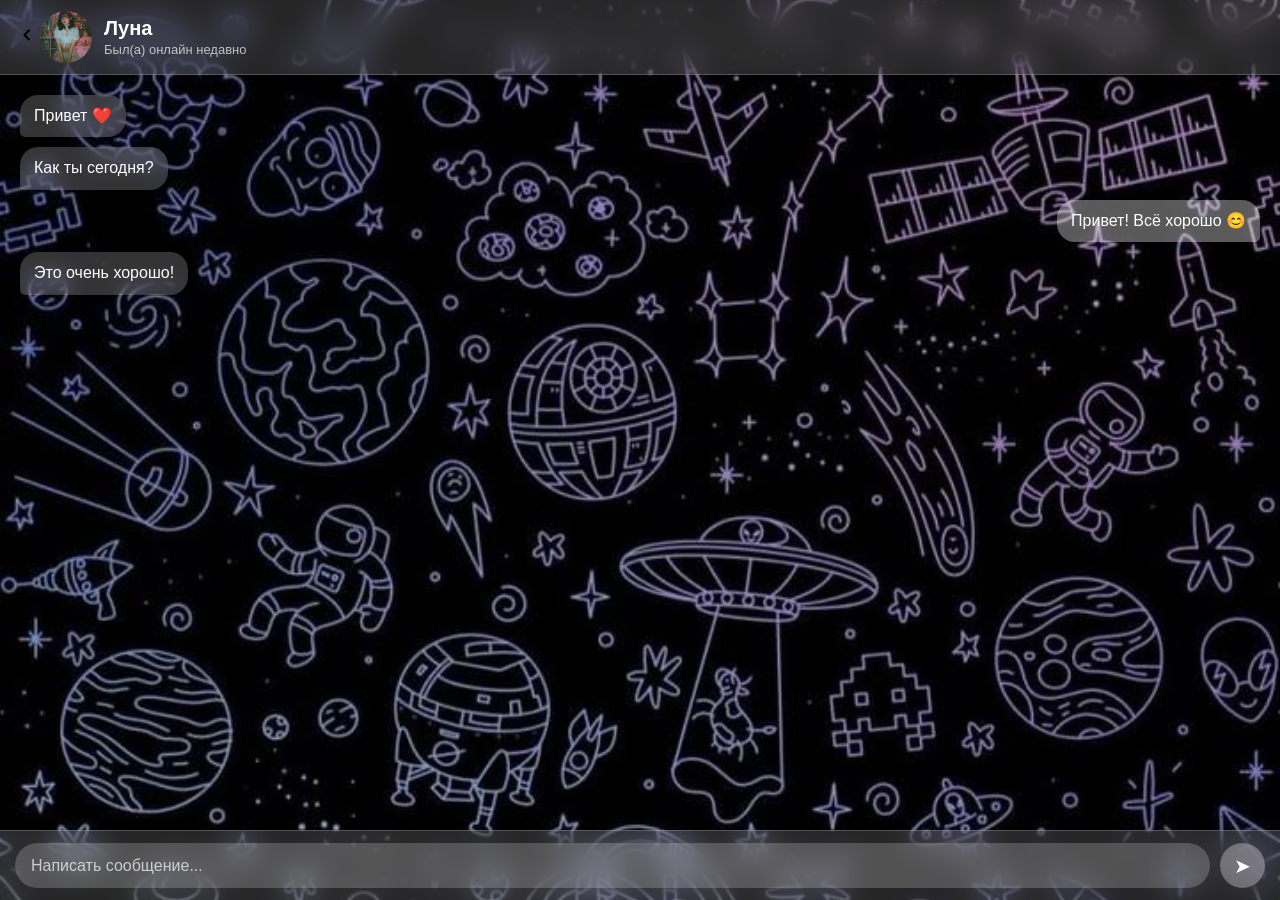
==== frontend/chat.html @ 2f111b33 "Initial version of yourCalendar" ====
<!DOCTYPE html>
<html lang="ru">
<head>
    <meta charset="UTF-8">
    <meta name="viewport" content="width=device-width, initial-scale=1.0">

    <title>Чат — Твой календарь</title>

    <link rel="stylesheet" href="chat.css">
</head>

<body>

    <div class="chat">

        <!-- Шапка чата -->
        <div class="chat-header">
            <a href="index.html" class="logo-button">
                <img src="icons/back.png" alt="Назад" class="button-logo">
            </a>
            <img src="avatars/image.png" alt="Луна" class="chat-avatar">

            <div class="chat-info">
                <div class="chat-name">Луна</div>
                <div class="chat-status">Был(а) онлайн недавно</div>
            </div>

        </div>


        <!-- Область сообщений -->
        <div class="messages">

            <div class="message bot-message">
                Привет ❤️
            </div>

            <div class="message bot-message">
                Как ты сегодня?
            </div>

            <div class="message user-message">
                Привет! Всё хорошо 😊
            </div>

            <div class="message bot-message">
                Это очень хорошо!
            </div>

        </div>


        <!-- Поле ввода -->
        <div class="message-input">

            <input
                type="text"
                id="message-input"
                placeholder="Написать сообщение..."
            >

            <button id="send-button">
                ➤
            </button>

        </div>

    </div>


    <script src="chat.js"></script>

</body>
</html>
---- frontend/chat.css ----
```css
@font-face {
    font-family: "Jonova";
    src: url("fonts/Jonova-Regular.ttf") format("truetype");
}


* {
    box-sizing: border-box;
}


body {
    margin: 0;

    height: 100vh;

    font-family: "Jonova", sans-serif;

    background-image: url("backgrounds/background1.jpg");
    background-size: cover;
    background-position: center;

    color: white;
}


.chat {
    height: 100vh;

    display: flex;
    flex-direction: column;

    background: rgba(0, 0, 0, 0.15);
}


/* =========================
   ШАПКА
   ========================= */

.chat-header {
    height: 75px;

    display: flex;
    align-items: center;

    padding: 10px 16px;

    background: rgba(255, 255, 255, 0.15);

    backdrop-filter: blur(15px);

    border-bottom: 1px solid rgba(255, 255, 255, 0.2);
}


.chat-avatar {
    width: 52px;
    height: 52px;

    border-radius: 50%;

    object-fit: cover;

    margin-right: 12px;
}


.chat-info {
    display: flex;
    flex-direction: column;
}


.chat-name {
    font-size: 20px;
    font-weight: bold;
}


.chat-status {
    font-size: 13px;

    opacity: 0.7;

    margin-top: 2px;
}


/* =========================
   СООБЩЕНИЯ
   ========================= */

.messages {
    flex: 1;

    display: flex;
    flex-direction: column;

    gap: 10px;

    padding: 20px;

    overflow-y: auto;
}


.message {
    max-width: 75%;

    padding: 10px 14px;

    border-radius: 18px;

    font-size: 16px;

    line-height: 1.4;

    word-wrap: break-word;
}


.bot-message {
    align-self: flex-start;

    background: rgba(255, 255, 255, 0.2);

    backdrop-filter: blur(10px);

    border-bottom-left-radius: 5px;
}


.user-message {
    align-self: flex-end;

    background: rgba(255, 255, 255, 0.35);

    border-bottom-right-radius: 5px;
}


/* =========================
   ПОЛЕ ВВОДА
   ========================= */

.message-input {
    display: flex;

    gap: 10px;

    padding: 12px 15px;

    background: rgba(255, 255, 255, 0.15);

    backdrop-filter: blur(15px);

    border-top: 1px solid rgba(255, 255, 255, 0.2);
}


.message-input input {
    flex: 1;

    height: 45px;

    padding: 0 16px;

    border: none;

    outline: none;

    border-radius: 23px;

    background: rgba(255, 255, 255, 0.2);

    color: white;

    font-family: inherit;

    font-size: 16px;
}


.message-input input::placeholder {
    color: rgba(255, 255, 255, 0.7);
}


.message-input button {
    width: 45px;
    height: 45px;

    border: none;

    border-radius: 50%;

    background: rgba(255, 255, 255, 0.3);

    color: white;

    font-size: 20px;

    cursor: pointer;

    transition: 0.2s;
}


.message-input button:hover {
    background: rgba(255, 255, 255, 0.45);

    transform: scale(1.05);
}


.message-input button:active {
    transform: scale(0.95);
}
```
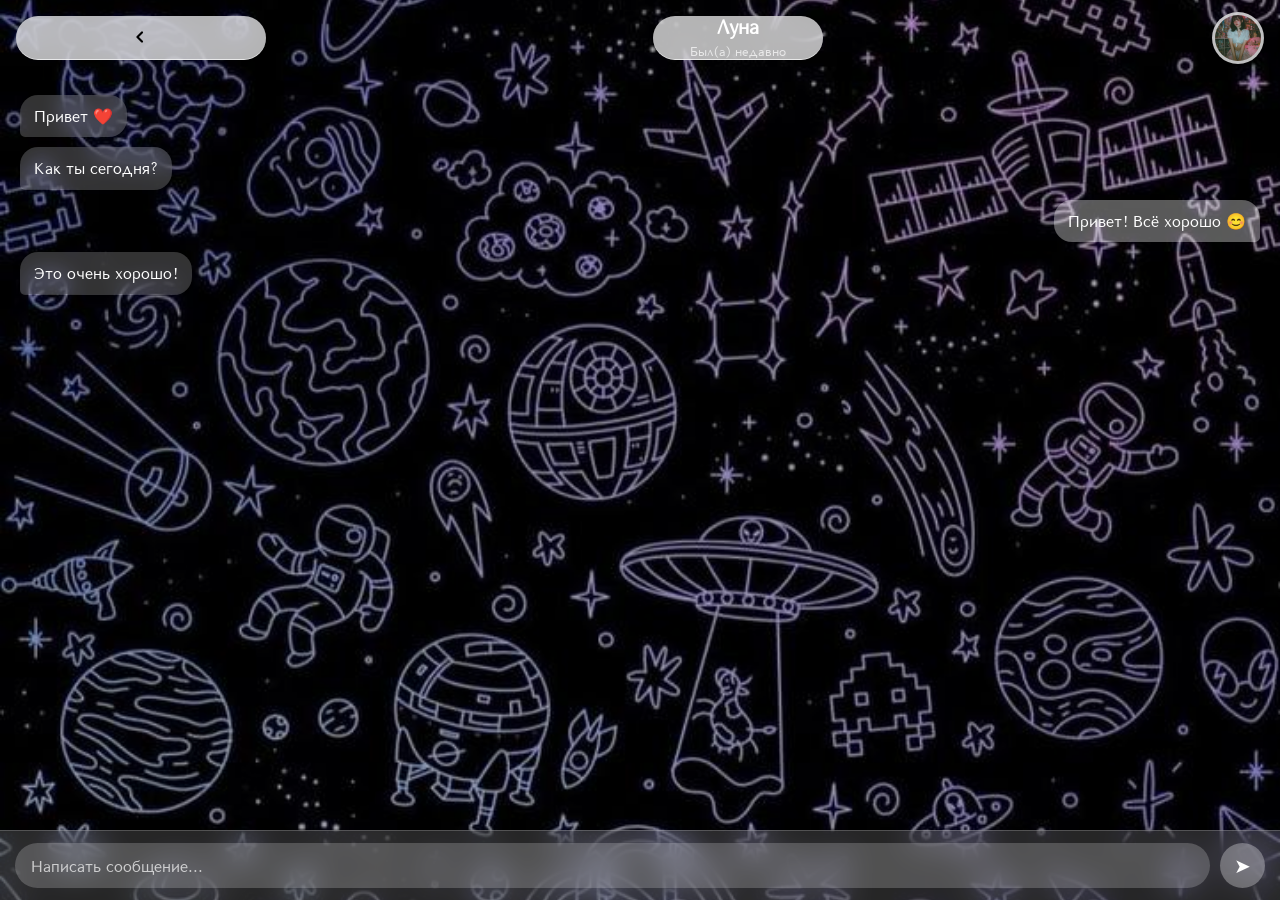
==== commit e3678070: "Update yourCalendar" ====
--- a/frontend/chat.html
+++ b/frontend/chat.html
@@ -5,7 +5,7 @@
     <meta charset="UTF-8">
     <meta name="viewport" content="width=device-width, initial-scale=1.0">
 
-    <title>Чат — Твой календарь</title>
+    <title>Сообщения</title>
 
     <link rel="stylesheet" href="chat.css">
 </head>
@@ -19,12 +19,13 @@
             <a href="index.html" class="logo-button">
                 <img src="icons/back.png" alt="Назад" class="button-logo">
             </a>
-            <img src="avatars/image.png" alt="Луна" class="chat-avatar">
+            
 
             <div class="chat-info">
                 <div class="chat-name">Луна</div>
-                <div class="chat-status">Был(а) онлайн недавно</div>
+                <div class="chat-status">Был(а) недавно</div>
             </div>
+            <img src="avatars/image.png" alt="Луна" class="chat-avatar">
 
         </div>
 
--- a/frontend/chat.css
+++ b/frontend/chat.css
@@ -1,4 +1,4 @@
-```css
+
 @font-face {
     font-family: "Jonova";
     src: url("fonts/Jonova-Regular.ttf") format("truetype");
@@ -44,32 +44,58 @@
 
     display: flex;
     align-items: center;
+    justify-content: space-between;
 
     padding: 10px 16px;
-
-    background: rgba(255, 255, 255, 0.15);
-
-    backdrop-filter: blur(15px);
-
-    border-bottom: 1px solid rgba(255, 255, 255, 0.2);
-}
-
+}
+.logo-button {
+    height: 80%;
+    width: 20%;
+
+    display: flex;
+    justify-content: center;
+    align-items: center;
+
+    border-radius: 25px;
+    background: rgba(255, 255, 255, 0.7);
+
+    backdrop-filter: blur(15px);
+
+    border-bottom: 1px solid rgba(255, 255, 255, 0.7);
+}
 
 .chat-avatar {
     width: 52px;
     height: 52px;
 
     border-radius: 50%;
-
+    background: rgba(255, 255, 255, 0.7); 
+    /* прозрачность 0.15 и 0.2 */
+
+    backdrop-filter: blur(15px);
+
+    border: 3px solid rgba(255, 255, 255, 0.15);
     object-fit: cover;
-
-    margin-right: 12px;
+    /* margin-left: 5%; */
+    margin-left: 2px;
 }
 
 
 .chat-info {
+    height: 80%;
+    width: 170px;
     display: flex;
     flex-direction: column;
+    text-align: center;
+    justify-content: center;
+    align-items: center;
+    border-radius: 25px;
+    background: rgba(255, 255, 255, 0.7); 
+    /* прозрачность 0.15 и 0.2 */
+
+    backdrop-filter: blur(15px);
+
+    border-bottom: 1px solid rgba(255, 255, 255, 0.7);
 }
 
 
@@ -218,4 +244,4 @@
 .message-input button:active {
     transform: scale(0.95);
 }
-```
+
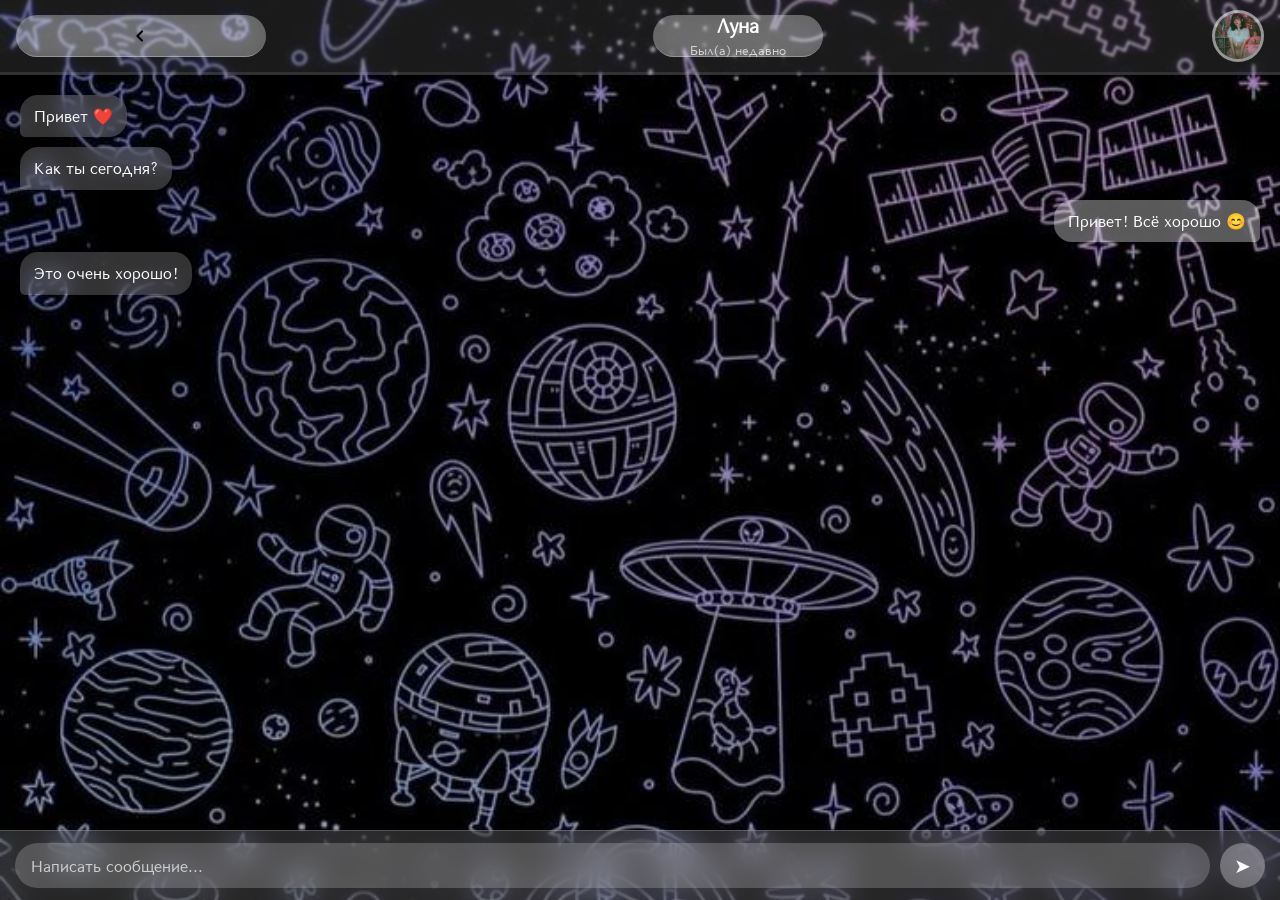
==== commit 7bcf3658: "new settings\chooseBG\chat" ====
--- a/frontend/chat.html
+++ b/frontend/chat.html
@@ -25,7 +25,7 @@
                 <div class="chat-name">Луна</div>
                 <div class="chat-status">Был(а) недавно</div>
             </div>
-            <img src="avatars/image.png" alt="Луна" class="chat-avatar">
+            <img src="avatars/aiProfile.png" alt="Луна" class="chat-avatar">
 
         </div>
 
--- a/frontend/chat.css
+++ b/frontend/chat.css
@@ -45,7 +45,9 @@
     display: flex;
     align-items: center;
     justify-content: space-between;
-
+    background: rgba(255, 255, 255, 0.1);
+    backdrop-filter: blur(1px);
+    border-bottom:  solid rgba(255, 255, 255, 0.1);
     padding: 10px 16px;
 }
 .logo-button {
@@ -57,11 +59,11 @@
     align-items: center;
 
     border-radius: 25px;
-    background: rgba(255, 255, 255, 0.7);
-
-    backdrop-filter: blur(15px);
-
-    border-bottom: 1px solid rgba(255, 255, 255, 0.7);
+    background: rgba(255, 255, 255, 0.3);
+
+    backdrop-filter: blur(15px);
+
+    border-bottom: 1px solid rgba(255, 255, 255, 0.3);
 }
 
 .chat-avatar {
@@ -69,12 +71,12 @@
     height: 52px;
 
     border-radius: 50%;
-    background: rgba(255, 255, 255, 0.7); 
+    background: rgba(255, 255, 255, 0.3); 
     /* прозрачность 0.15 и 0.2 */
 
     backdrop-filter: blur(15px);
 
-    border: 3px solid rgba(255, 255, 255, 0.15);
+    border: 3px solid rgba(255, 255, 255, 0.3);
     object-fit: cover;
     /* margin-left: 5%; */
     margin-left: 2px;
@@ -90,12 +92,12 @@
     justify-content: center;
     align-items: center;
     border-radius: 25px;
-    background: rgba(255, 255, 255, 0.7); 
+    background: rgba(255, 255, 255, 0.3); 
     /* прозрачность 0.15 и 0.2 */
 
     backdrop-filter: blur(15px);
 
-    border-bottom: 1px solid rgba(255, 255, 255, 0.7);
+    border-bottom: 1px solid rgba(255, 255, 255, 0.3);
 }
 
 
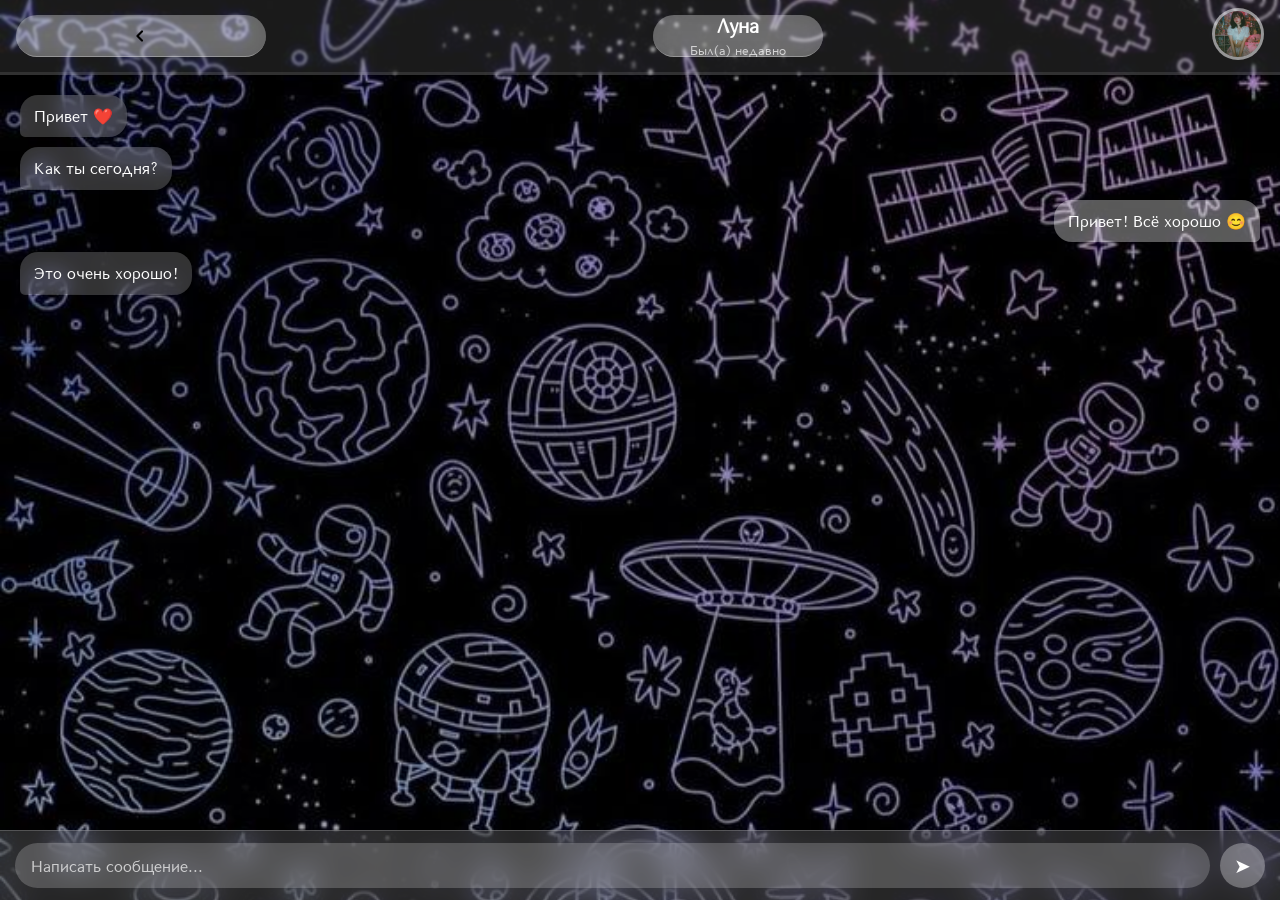
==== commit 0f92c4be: "ssddsada" ====
--- a/frontend/chat.html
+++ b/frontend/chat.html
@@ -25,7 +25,13 @@
                 <div class="chat-name">Луна</div>
                 <div class="chat-status">Был(а) недавно</div>
             </div>
-            <img src="avatars/aiProfile.png" alt="Луна" class="chat-avatar">
+            <a href="profile.html?type=character" class="avatar-link">
+                <img
+                    src="avatars/luna/avatar1.png"
+                    class="chat-avatar"
+                    alt="Луна"
+                >
+            </a>
 
         </div>
 
--- a/frontend/chat.css
+++ b/frontend/chat.css
@@ -67,6 +67,7 @@
 }
 
 .chat-avatar {
+    cursor: pointer;
     width: 52px;
     height: 52px;
 
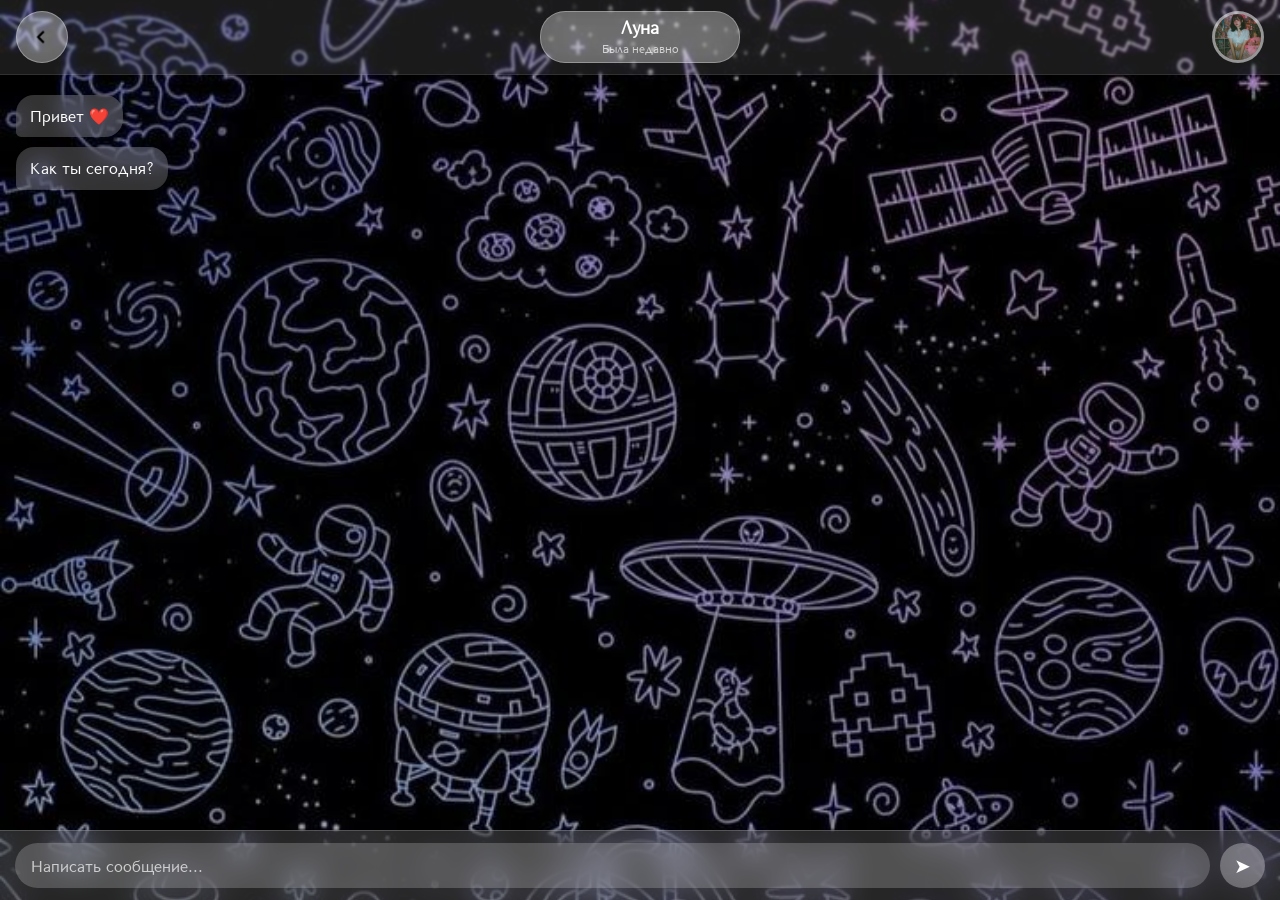
==== commit 6fb1bb40: "Update main page and settings" ====
--- a/frontend/chat.html
+++ b/frontend/chat.html
@@ -1,4 +1,3 @@
-
 <!DOCTYPE html>
 <html lang="ru">
 <head>
@@ -8,28 +7,32 @@
     <title>Сообщения</title>
 
     <link rel="stylesheet" href="chat.css">
+
+    <script src="https://telegram.org/js/telegram-web-app.js"></script>
 </head>
 
 <body>
 
     <div class="chat">
 
-        <!-- Шапка чата -->
+        <!-- Шапка чата (имя и аватар подставляет chat.js) -->
         <div class="chat-header">
-            <a href="index.html" class="logo-button">
+
+            <a href="messages.html" class="logo-button">
                 <img src="icons/back.png" alt="Назад" class="button-logo">
             </a>
-            
 
             <div class="chat-info">
-                <div class="chat-name">Луна</div>
-                <div class="chat-status">Был(а) недавно</div>
+                <div class="chat-name" id="chatName"></div>
+                <div class="chat-status" id="chatStatus"></div>
             </div>
-            <a href="profile.html?type=character" class="avatar-link">
+
+            <a href="profile.html?type=character" class="avatar-link" id="avatarLink">
                 <img
-                    src="avatars/luna/avatar1.png"
+                    src=""
                     class="chat-avatar"
-                    alt="Луна"
+                    id="chatAvatar"
+                    alt=""
                 >
             </a>
 
@@ -37,25 +40,7 @@
 
 
         <!-- Область сообщений -->
-        <div class="messages">
-
-            <div class="message bot-message">
-                Привет ❤️
-            </div>
-
-            <div class="message bot-message">
-                Как ты сегодня?
-            </div>
-
-            <div class="message user-message">
-                Привет! Всё хорошо 😊
-            </div>
-
-            <div class="message bot-message">
-                Это очень хорошо!
-            </div>
-
-        </div>
+        <div class="messages" id="messages"></div>
 
 
         <!-- Поле ввода -->
@@ -65,6 +50,8 @@
                 type="text"
                 id="message-input"
                 placeholder="Написать сообщение..."
+                maxlength="1000"
+                autocomplete="off"
             >
 
             <button id="send-button">
@@ -76,8 +63,8 @@
     </div>
 
 
+    <script src="characters.js"></script>
     <script src="chat.js"></script>
 
 </body>
 </html>
-
--- a/frontend/chat.css
+++ b/frontend/chat.css
@@ -1,4 +1,3 @@
-
 @font-face {
     font-family: "Jonova";
     src: url("fonts/Jonova-Regular.ttf") format("truetype");
@@ -7,14 +6,24 @@
 
 * {
     box-sizing: border-box;
-}
-
-
+
+    -webkit-tap-highlight-color: transparent;
+}
+
+
+html,
 body {
+    width: 100%;
+    height: 100%;
+
     margin: 0;
-
-    height: 100vh;
-
+    padding: 0;
+
+    overflow: hidden;
+}
+
+
+body {
     font-family: "Jonova", sans-serif;
 
     background-image: url("backgrounds/background1.jpg");
@@ -25,8 +34,16 @@
 }
 
 
+/*
+ * Высота чата.
+ * --app-height выставляет chat.js по реальной видимой области
+ * (она уменьшается, когда открыта клавиатура).
+ * Если JS ещё не отработал — dvh, а в старых браузерах — vh.
+ */
+
 .chat {
     height: 100vh;
+    height: var(--app-height, 100dvh);
 
     display: flex;
     flex-direction: column;
@@ -40,76 +57,135 @@
    ========================= */
 
 .chat-header {
-    height: 75px;
+    flex-shrink: 0;
+
+    min-height: 75px;
 
     display: flex;
     align-items: center;
     justify-content: space-between;
+
+    gap: 10px;
+
+    padding: max(10px, env(safe-area-inset-top)) 16px 10px;
+
     background: rgba(255, 255, 255, 0.1);
+
     backdrop-filter: blur(1px);
-    border-bottom:  solid rgba(255, 255, 255, 0.1);
-    padding: 10px 16px;
-}
+    -webkit-backdrop-filter: blur(1px);
+
+    border-bottom: 1px solid rgba(255, 255, 255, 0.1);
+}
+
+
+/* Кнопка "назад" и аватар одного размера,
+   поэтому имя посередине действительно по центру */
+
 .logo-button {
-    height: 80%;
-    width: 20%;
-
-    display: flex;
-    justify-content: center;
-    align-items: center;
-
-    border-radius: 25px;
-    background: rgba(255, 255, 255, 0.3);
-
-    backdrop-filter: blur(15px);
-
-    border-bottom: 1px solid rgba(255, 255, 255, 0.3);
-}
-
-.chat-avatar {
-    cursor: pointer;
     width: 52px;
     height: 52px;
 
+    flex-shrink: 0;
+
+    display: flex;
+    justify-content: center;
+    align-items: center;
+
     border-radius: 50%;
-    background: rgba(255, 255, 255, 0.3); 
-    /* прозрачность 0.15 и 0.2 */
+
+    background: rgba(255, 255, 255, 0.3);
 
     backdrop-filter: blur(15px);
+    -webkit-backdrop-filter: blur(15px);
+
+    border: 1px solid rgba(255, 255, 255, 0.3);
+}
+
+
+.button-logo {
+    width: 26px;
+    height: 26px;
+
+    object-fit: contain;
+}
+
+
+.avatar-link {
+    flex-shrink: 0;
+
+    display: block;
+}
+
+
+.chat-avatar {
+    display: block;
+
+    width: 52px;
+    height: 52px;
+
+    cursor: pointer;
+
+    object-fit: cover;
+
+    border-radius: 50%;
+
+    background: rgba(255, 255, 255, 0.3);
+
+    backdrop-filter: blur(15px);
+    -webkit-backdrop-filter: blur(15px);
 
     border: 3px solid rgba(255, 255, 255, 0.3);
-    object-fit: cover;
-    /* margin-left: 5%; */
-    margin-left: 2px;
 }
 
 
 .chat-info {
-    height: 80%;
-    width: 170px;
+    flex: 1;
+
+    min-width: 0;
+    max-width: 200px;
+    height: 52px;
+
+    padding: 0 14px;
+
     display: flex;
     flex-direction: column;
+    justify-content: center;
+    align-items: center;
+
     text-align: center;
-    justify-content: center;
-    align-items: center;
+
     border-radius: 25px;
-    background: rgba(255, 255, 255, 0.3); 
-    /* прозрачность 0.15 и 0.2 */
+
+    background: rgba(255, 255, 255, 0.3);
 
     backdrop-filter: blur(15px);
-
-    border-bottom: 1px solid rgba(255, 255, 255, 0.3);
+    -webkit-backdrop-filter: blur(15px);
+
+    border: 1px solid rgba(255, 255, 255, 0.3);
+}
+
+
+.chat-name,
+.chat-status {
+    max-width: 100%;
+
+    overflow: hidden;
+
+    white-space: nowrap;
+    text-overflow: ellipsis;
 }
 
 
 .chat-name {
-    font-size: 20px;
+    font-size: 18px;
     font-weight: bold;
+
+    line-height: 1.15;
 }
 
 
 .chat-status {
-    font-size: 13px;
+    font-size: 12px;
 
     opacity: 0.7;
 
@@ -124,18 +200,25 @@
 .messages {
     flex: 1;
 
+    min-height: 0;
+
     display: flex;
     flex-direction: column;
 
     gap: 10px;
 
-    padding: 20px;
+    padding: 20px 16px;
 
     overflow-y: auto;
+    overscroll-behavior: contain;
+
+    -webkit-overflow-scrolling: touch;
 }
 
 
 .message {
+    flex-shrink: 0;
+
     max-width: 75%;
 
     padding: 10px 14px;
@@ -146,7 +229,7 @@
 
     line-height: 1.4;
 
-    word-wrap: break-word;
+    overflow-wrap: anywhere;
 }
 
 
@@ -156,6 +239,7 @@
     background: rgba(255, 255, 255, 0.2);
 
     backdrop-filter: blur(10px);
+    -webkit-backdrop-filter: blur(10px);
 
     border-bottom-left-radius: 5px;
 }
@@ -175,15 +259,19 @@
    ========================= */
 
 .message-input {
-    display: flex;
+    flex-shrink: 0;
+
+    display: flex;
+    align-items: center;
 
     gap: 10px;
 
-    padding: 12px 15px;
+    padding: 12px 15px max(12px, env(safe-area-inset-bottom));
 
     background: rgba(255, 255, 255, 0.15);
 
     backdrop-filter: blur(15px);
+    -webkit-backdrop-filter: blur(15px);
 
     border-top: 1px solid rgba(255, 255, 255, 0.2);
 }
@@ -192,6 +280,8 @@
 .message-input input {
     flex: 1;
 
+    min-width: 0;
+
     height: 45px;
 
     padding: 0 16px;
@@ -216,11 +306,21 @@
     color: rgba(255, 255, 255, 0.7);
 }
 
+
+/* flex-shrink: 0 — иначе на узком экране кнопка сплющивается в овал */
 
 .message-input button {
     width: 45px;
     height: 45px;
 
+    flex-shrink: 0;
+
+    padding: 0;
+
+    display: flex;
+    align-items: center;
+    justify-content: center;
+
     border: none;
 
     border-radius: 50%;
@@ -247,4 +347,3 @@
 .message-input button:active {
     transform: scale(0.95);
 }
-
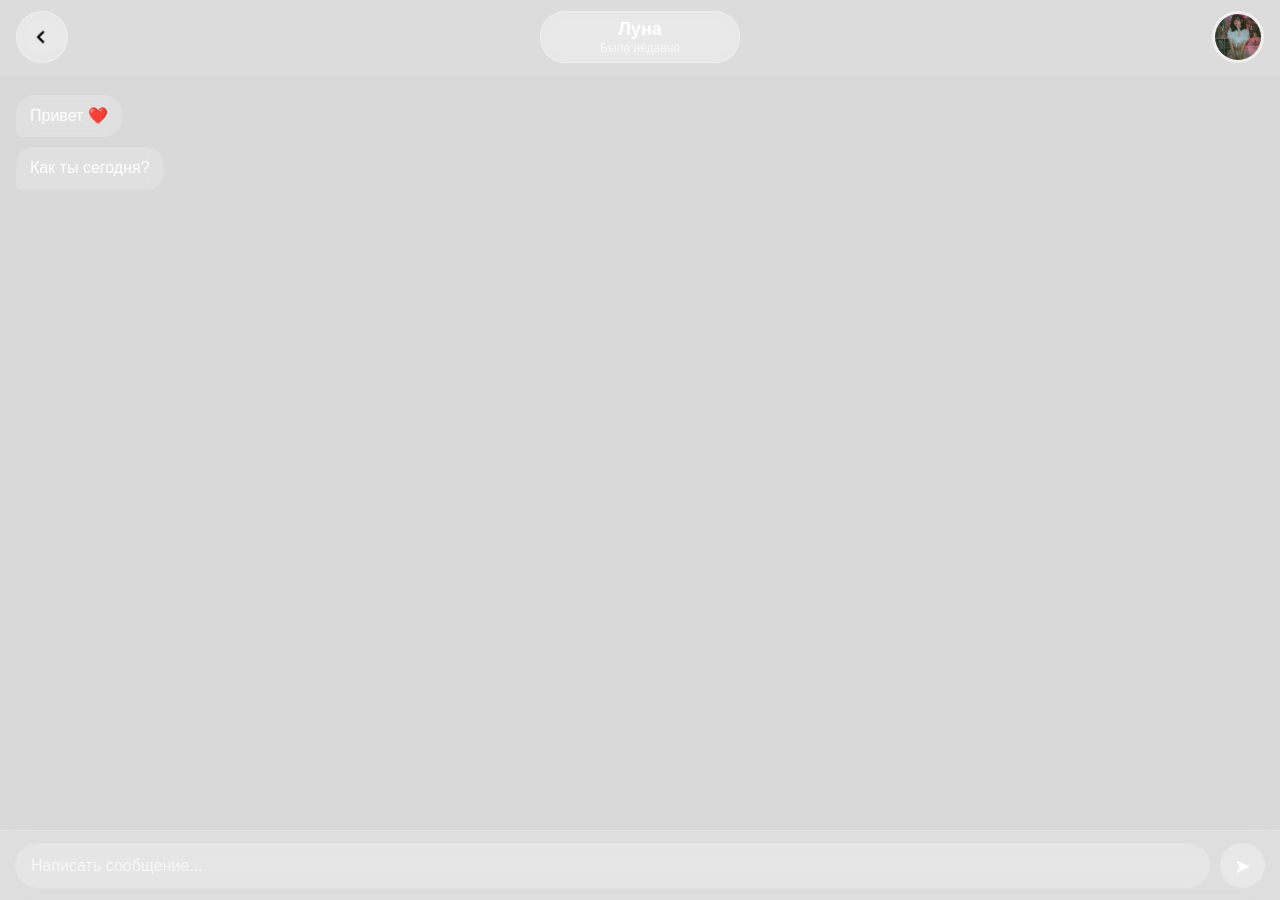
==== commit 2e851ec3: "update backend" ====
--- a/frontend/chat.html
+++ b/frontend/chat.html
@@ -2,11 +2,14 @@
 <html lang="ru">
 <head>
     <meta charset="UTF-8">
-    <meta name="viewport" content="width=device-width, initial-scale=1.0">
+    <meta name="viewport" content="width=device-width, initial-scale=1.0, viewport-fit=cover">
 
     <title>Сообщения</title>
 
-    <link rel="stylesheet" href="chat.css">
+    <link rel="stylesheet" href="styles/chat.css">
+
+    <link rel="stylesheet" href="styles/transitions.css">
+    <script src="scripts/transitions.js"></script>
 
     <script src="https://telegram.org/js/telegram-web-app.js"></script>
 </head>
@@ -18,7 +21,7 @@
         <!-- Шапка чата (имя и аватар подставляет chat.js) -->
         <div class="chat-header">
 
-            <a href="messages.html" class="logo-button">
+            <a href="messages.html" class="logo-button" data-back>
                 <img src="icons/back.png" alt="Назад" class="button-logo">
             </a>
 
@@ -63,8 +66,10 @@
     </div>
 
 
-    <script src="characters.js"></script>
-    <script src="chat.js"></script>
+    <script src="scripts/config.js"></script>
+    <script src="scripts/characters.js"></script>
+    <script src="scripts/cycle-data.js"></script>
+    <script src="scripts/chat.js"></script>
 
 </body>
 </html>
--- a/frontend/styles/chat.css
+++ b/frontend/styles/chat.css
@@ -0,0 +1,349 @@
+@font-face {
+    font-family: "Jonova";
+    src: url("fonts/Jonova-Regular.ttf") format("truetype");
+}
+
+
+* {
+    box-sizing: border-box;
+
+    -webkit-tap-highlight-color: transparent;
+}
+
+
+html,
+body {
+    width: 100%;
+    height: 100%;
+
+    margin: 0;
+    padding: 0;
+
+    overflow: hidden;
+}
+
+
+body {
+    font-family: "Jonova", sans-serif;
+
+    background-image: url("backgrounds/background1.jpg");
+    background-size: cover;
+    background-position: center;
+
+    color: white;
+}
+
+
+/*
+ * Высота чата.
+ * --app-height выставляет chat.js по реальной видимой области
+ * (она уменьшается, когда открыта клавиатура).
+ * Если JS ещё не отработал — dvh, а в старых браузерах — vh.
+ */
+
+.chat {
+    height: 100vh;
+    height: var(--app-height, 100dvh);
+
+    display: flex;
+    flex-direction: column;
+
+    background: rgba(0, 0, 0, 0.15);
+}
+
+
+/* =========================
+   ШАПКА
+   ========================= */
+
+.chat-header {
+    flex-shrink: 0;
+
+    min-height: 75px;
+
+    display: flex;
+    align-items: center;
+    justify-content: space-between;
+
+    gap: 10px;
+
+    padding: max(10px, env(safe-area-inset-top)) 16px 10px;
+
+    background: rgba(255, 255, 255, 0.1);
+
+    backdrop-filter: blur(1px);
+    -webkit-backdrop-filter: blur(1px);
+
+    border-bottom: 1px solid rgba(255, 255, 255, 0.1);
+}
+
+
+/* Кнопка "назад" и аватар одного размера,
+   поэтому имя посередине действительно по центру */
+
+.logo-button {
+    width: 52px;
+    height: 52px;
+
+    flex-shrink: 0;
+
+    display: flex;
+    justify-content: center;
+    align-items: center;
+
+    border-radius: 50%;
+
+    background: rgba(255, 255, 255, 0.3);
+
+    backdrop-filter: blur(15px);
+    -webkit-backdrop-filter: blur(15px);
+
+    border: 1px solid rgba(255, 255, 255, 0.3);
+}
+
+
+.button-logo {
+    width: 26px;
+    height: 26px;
+
+    object-fit: contain;
+}
+
+
+.avatar-link {
+    flex-shrink: 0;
+
+    display: block;
+}
+
+
+.chat-avatar {
+    display: block;
+
+    width: 52px;
+    height: 52px;
+
+    cursor: pointer;
+
+    object-fit: cover;
+
+    border-radius: 50%;
+
+    background: rgba(255, 255, 255, 0.3);
+
+    backdrop-filter: blur(15px);
+    -webkit-backdrop-filter: blur(15px);
+
+    border: 3px solid rgba(255, 255, 255, 0.3);
+}
+
+
+.chat-info {
+    flex: 1;
+
+    min-width: 0;
+    max-width: 200px;
+    height: 52px;
+
+    padding: 0 14px;
+
+    display: flex;
+    flex-direction: column;
+    justify-content: center;
+    align-items: center;
+
+    text-align: center;
+
+    border-radius: 25px;
+
+    background: rgba(255, 255, 255, 0.3);
+
+    backdrop-filter: blur(15px);
+    -webkit-backdrop-filter: blur(15px);
+
+    border: 1px solid rgba(255, 255, 255, 0.3);
+}
+
+
+.chat-name,
+.chat-status {
+    max-width: 100%;
+
+    overflow: hidden;
+
+    white-space: nowrap;
+    text-overflow: ellipsis;
+}
+
+
+.chat-name {
+    font-size: 18px;
+    font-weight: bold;
+
+    line-height: 1.15;
+}
+
+
+.chat-status {
+    font-size: 12px;
+
+    opacity: 0.7;
+
+    margin-top: 2px;
+}
+
+
+/* =========================
+   СООБЩЕНИЯ
+   ========================= */
+
+.messages {
+    flex: 1;
+
+    min-height: 0;
+
+    display: flex;
+    flex-direction: column;
+
+    gap: 10px;
+
+    padding: 20px 16px;
+
+    overflow-y: auto;
+    overscroll-behavior: contain;
+
+    -webkit-overflow-scrolling: touch;
+}
+
+
+.message {
+    flex-shrink: 0;
+
+    max-width: 75%;
+
+    padding: 10px 14px;
+
+    border-radius: 18px;
+
+    font-size: 16px;
+
+    line-height: 1.4;
+
+    overflow-wrap: anywhere;
+}
+
+
+.bot-message {
+    align-self: flex-start;
+
+    background: rgba(255, 255, 255, 0.2);
+
+    backdrop-filter: blur(10px);
+    -webkit-backdrop-filter: blur(10px);
+
+    border-bottom-left-radius: 5px;
+}
+
+
+.user-message {
+    align-self: flex-end;
+
+    background: rgba(255, 255, 255, 0.35);
+
+    border-bottom-right-radius: 5px;
+}
+
+
+/* =========================
+   ПОЛЕ ВВОДА
+   ========================= */
+
+.message-input {
+    flex-shrink: 0;
+
+    display: flex;
+    align-items: center;
+
+    gap: 10px;
+
+    padding: 12px 15px max(12px, env(safe-area-inset-bottom));
+
+    background: rgba(255, 255, 255, 0.15);
+
+    backdrop-filter: blur(15px);
+    -webkit-backdrop-filter: blur(15px);
+
+    border-top: 1px solid rgba(255, 255, 255, 0.2);
+}
+
+
+.message-input input {
+    flex: 1;
+
+    min-width: 0;
+
+    height: 45px;
+
+    padding: 0 16px;
+
+    border: none;
+
+    outline: none;
+
+    border-radius: 23px;
+
+    background: rgba(255, 255, 255, 0.2);
+
+    color: white;
+
+    font-family: inherit;
+
+    font-size: 16px;
+}
+
+
+.message-input input::placeholder {
+    color: rgba(255, 255, 255, 0.7);
+}
+
+
+/* flex-shrink: 0 — иначе на узком экране кнопка сплющивается в овал */
+
+.message-input button {
+    width: 45px;
+    height: 45px;
+
+    flex-shrink: 0;
+
+    padding: 0;
+
+    display: flex;
+    align-items: center;
+    justify-content: center;
+
+    border: none;
+
+    border-radius: 50%;
+
+    background: rgba(255, 255, 255, 0.3);
+
+    color: white;
+
+    font-size: 20px;
+
+    cursor: pointer;
+
+    transition: 0.2s;
+}
+
+
+.message-input button:hover {
+    background: rgba(255, 255, 255, 0.45);
+
+    transform: scale(1.05);
+}
+
+
+.message-input button:active {
+    transform: scale(0.95);
+}
--- a/frontend/styles/transitions.css
+++ b/frontend/styles/transitions.css
@@ -0,0 +1,87 @@
+/* =========================================================
+   transitions.css — плавные переходы между страницами
+   Подключить в <head> КАЖДОЙ страницы вместе с transitions.js
+   ========================================================= */
+
+/* Появление страницы: вперёд — справа, назад — слева */
+
+body {
+    animation: pageEnter 0.35s ease-out;
+}
+
+.enter-back body {
+    animation-name: pageEnterBack;
+}
+
+
+/* Уход со страницы (правила ниже должны идти после правил выше) */
+
+body.page-exit {
+    animation: pageExit 0.3s ease-in forwards;
+}
+
+body.page-exit-back {
+    animation: pageExitBack 0.3s ease-in forwards;
+}
+
+
+@keyframes pageEnter {
+    from {
+        opacity: 0;
+        transform: translateX(30px);
+    }
+
+    to {
+        opacity: 1;
+        transform: translateX(0);
+    }
+}
+
+@keyframes pageEnterBack {
+    from {
+        opacity: 0;
+        transform: translateX(-30px);
+    }
+
+    to {
+        opacity: 1;
+        transform: translateX(0);
+    }
+}
+
+@keyframes pageExit {
+    from {
+        opacity: 1;
+        transform: translateX(0);
+    }
+
+    to {
+        opacity: 0;
+        transform: translateX(-40px);
+    }
+}
+
+@keyframes pageExitBack {
+    from {
+        opacity: 1;
+        transform: translateX(0);
+    }
+
+    to {
+        opacity: 0;
+        transform: translateX(40px);
+    }
+}
+
+
+/* Если в системе отключены анимации — не анимируем */
+
+@media (prefers-reduced-motion: reduce) {
+
+    body,
+    body.page-exit,
+    body.page-exit-back {
+        animation: none;
+    }
+
+}
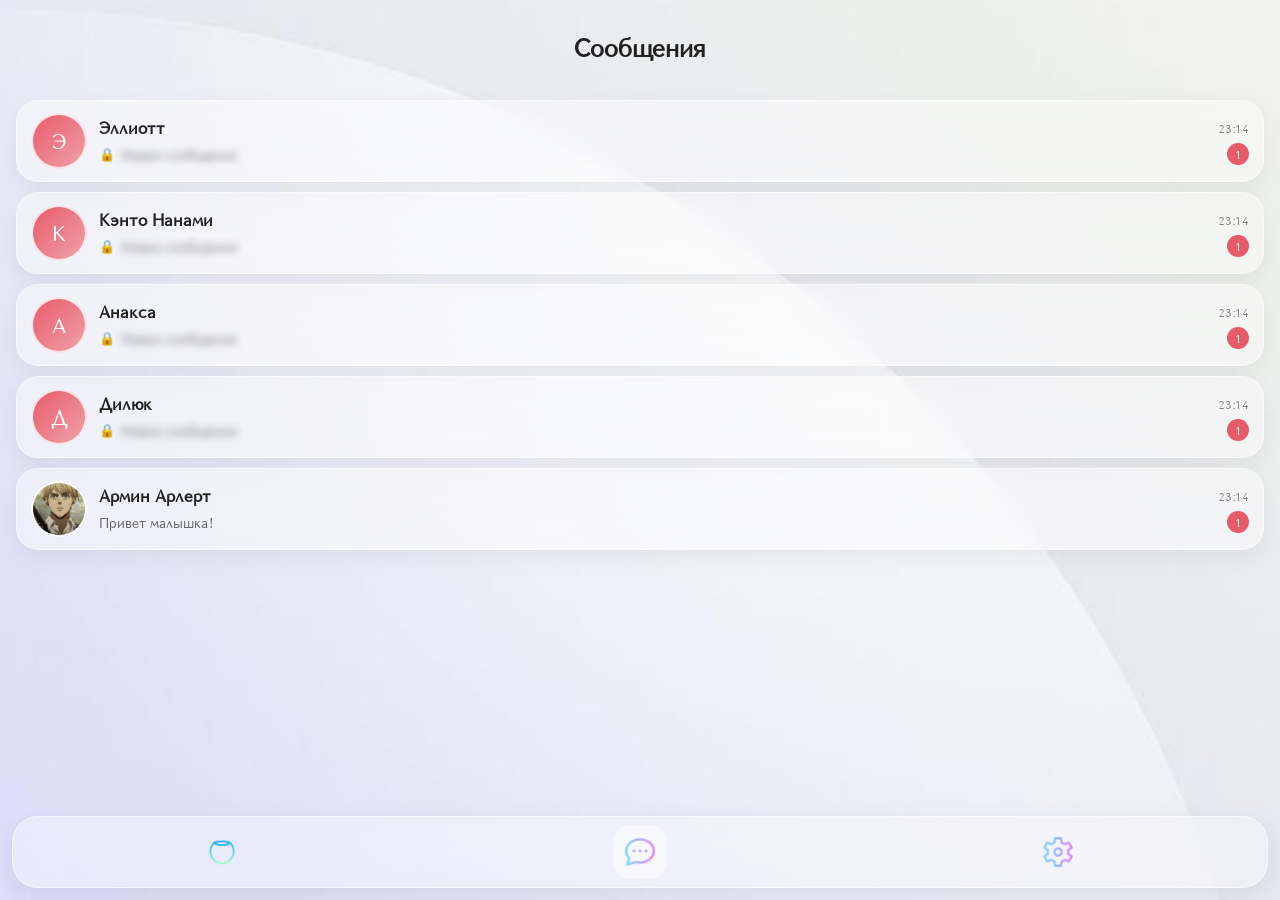
==== commit 78f68be9: "BLYAAAA YA EBAL ETO DELAT" ====
--- a/frontend/chat.html
+++ b/frontend/chat.html
@@ -7,6 +7,8 @@
     <title>Сообщения</title>
 
     <link rel="stylesheet" href="styles/chat.css">
+
+    <script src="scripts/theme.js"></script>
 
     <link rel="stylesheet" href="styles/transitions.css">
     <script src="scripts/transitions.js"></script>
@@ -66,7 +68,7 @@
     </div>
 
 
-    <script src="scripts/config.js"></script>
+    <script src="scripts/api.js"></script>
     <script src="scripts/characters.js"></script>
     <script src="scripts/cycle-data.js"></script>
     <script src="scripts/chat.js"></script>
--- a/frontend/styles/chat.css
+++ b/frontend/styles/chat.css
@@ -1,6 +1,6 @@
 @font-face {
     font-family: "Jonova";
-    src: url("fonts/Jonova-Regular.ttf") format("truetype");
+    src: url("../fonts/Jonova-Regular.ttf") format("truetype");
 }
 
 
@@ -26,7 +26,7 @@
 body {
     font-family: "Jonova", sans-serif;
 
-    background-image: url("backgrounds/background1.jpg");
+    background-image: url("../backgrounds/background1.jpg");
     background-size: cover;
     background-position: center;
 
@@ -53,6 +53,45 @@
 
 
 /* =========================
+   ТЁМНАЯ ТЕМА
+   ========================= */
+
+html[data-theme="dark"] body {
+    background-color: #151515;
+    background-image:
+        linear-gradient(rgba(10, 10, 10, 0.72), rgba(10, 10, 10, 0.72)),
+        url("../backgrounds/background1.jpg");
+}
+
+
+html[data-theme="dark"] .chat-header,
+html[data-theme="dark"] .message-input {
+    background: rgba(20, 20, 20, 0.62);
+    border-color: rgba(255, 255, 255, 0.14);
+}
+
+
+html[data-theme="dark"] .chat-info,
+html[data-theme="dark"] .logo-button,
+html[data-theme="dark"] .chat-avatar,
+html[data-theme="dark"] .message-input input,
+html[data-theme="dark"] .message-input button {
+    background: rgba(30, 30, 30, 0.68);
+    border-color: rgba(255, 255, 255, 0.16);
+}
+
+
+html[data-theme="dark"] .bot {
+    background: rgba(50, 50, 50, 0.72);
+}
+
+
+html[data-theme="dark"] .user {
+    background: rgba(80, 80, 80, 0.78);
+}
+
+
+/* =========================
    ШАПКА
    ========================= */
 
@@ -229,11 +268,14 @@
 
     line-height: 1.4;
 
+    /* Сохраняем переводы строк в ответах и длинных сообщениях. */
+    white-space: pre-wrap;
     overflow-wrap: anywhere;
-}
-
-
-.bot-message {
+    word-break: break-word;
+}
+
+
+.bot {
     align-self: flex-start;
 
     background: rgba(255, 255, 255, 0.2);
@@ -245,7 +287,7 @@
 }
 
 
-.user-message {
+.user {
     align-self: flex-end;
 
     background: rgba(255, 255, 255, 0.35);
